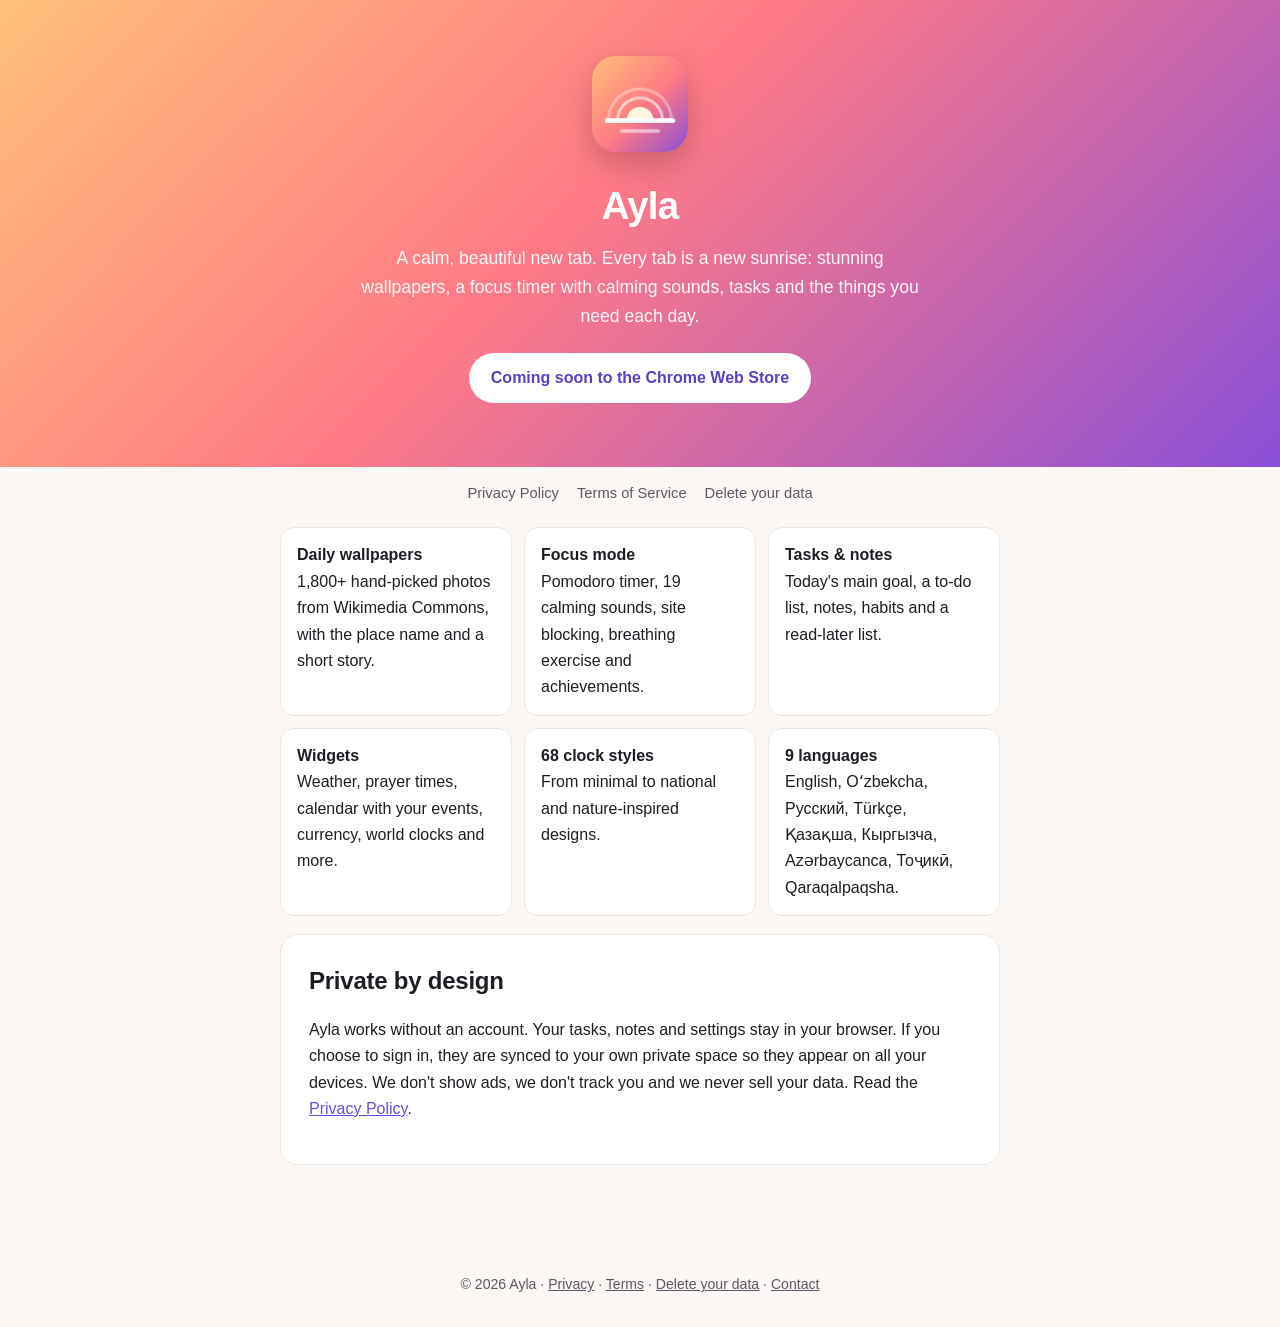
==== index.html @ 520ce528 "Ayla sayti: bosh sahifa, maxfiylik siyosati, shartlar, ma'lumotni o'chirish Co-Authored-By: Claude O" ====
<!doctype html>
<html lang="en">
<head>
  <meta charset="utf-8">
  <meta name="viewport" content="width=device-width, initial-scale=1">
  <title>Ayla — New Tab: Focus, Wallpapers & Prayer Times</title>
  <meta name="description" content="Ayla is a beautiful new tab for Chrome: daily wallpapers, a focus timer with calming sounds, tasks, weather, prayer times, calendar and quotes.">
  <link rel="icon" href="logo.png">
  <link rel="stylesheet" href="style.css">
</head>
<body>
  <header class="hero">
    <img src="logo.png" alt="Ayla logo">
    <h1>Ayla</h1>
    <p>A calm, beautiful new tab. Every tab is a new sunrise: stunning wallpapers, a focus timer with calming sounds, tasks and the things you need each day.</p>
    <a class="cta" href="#features">Coming soon to the Chrome Web Store</a>
  </header>
  <nav class="top">
    <a href="privacy.html">Privacy Policy</a>
    <a href="terms.html">Terms of Service</a>
    <a href="delete-data.html">Delete your data</a>
  </nav>
  <main>
    <section id="features">
      <ul class="features">
        <li><b>Daily wallpapers</b>1,800+ hand-picked photos from Wikimedia Commons, with the place name and a short story.</li>
        <li><b>Focus mode</b>Pomodoro timer, 19 calming sounds, site blocking, breathing exercise and achievements.</li>
        <li><b>Tasks & notes</b>Today's main goal, a to-do list, notes, habits and a read-later list.</li>
        <li><b>Widgets</b>Weather, prayer times, calendar with your events, currency, world clocks and more.</li>
        <li><b>68 clock styles</b>From minimal to national and nature-inspired designs.</li>
        <li><b>9 languages</b>English, Oʻzbekcha, Русский, Türkçe, Қазақша, Кыргызча, Azərbaycanca, Тоҷикӣ, Qaraqalpaqsha.</li>
      </ul>
    </section>
    <section class="card">
      <h2>Private by design</h2>
      <p>Ayla works without an account. Your tasks, notes and settings stay in your browser. If you choose to sign in, they are synced to your own private space so they appear on all your devices. We don't show ads, we don't track you and we never sell your data. Read the <a href="privacy.html">Privacy Policy</a>.</p>
    </section>
  </main>
  <footer>© 2026 Ayla · <a href="privacy.html">Privacy</a> · <a href="terms.html">Terms</a> · <a href="delete-data.html">Delete your data</a> · <a href="https://github.com/Ibrohim-Qobilov/ayla-site/issues">Contact</a></footer>
</body>
</html>
---- style.css ----
:root {
  --bg: #faf7f5;
  --fg: #1f1d24;
  --dim: #5d5866;
  --card: #ffffff;
  --line: #ece6e2;
  --accent: #c55fa8;
  --accent-2: #6b4ddb;
}
@media (prefers-color-scheme: dark) {
  :root { --bg: #16151b; --fg: #f3f1f6; --dim: #aaa4b4; --card: #1f1e26; --line: #2e2c36; --accent: #ff8fc8; --accent-2: #a995ff; }
}
* { box-sizing: border-box; }
html { scroll-behavior: smooth; }
body {
  margin: 0; background: var(--bg); color: var(--fg);
  font: 16px/1.65 -apple-system, BlinkMacSystemFont, "Segoe UI", Inter, Roboto, "Helvetica Neue", Arial, sans-serif;
}
a { color: var(--accent-2); }
.hero {
  padding: 56px 20px 64px; text-align: center; color: #fff;
  background: linear-gradient(135deg, #ffc07a 0%, #ff7a86 45%, #8a4fd8 100%);
}
.hero img { width: 96px; height: 96px; border-radius: 24px; box-shadow: 0 12px 30px rgba(0, 0, 0, 0.2); }
.hero h1 { margin: 14px 0 6px; font-size: 2.4rem; letter-spacing: -0.02em; }
.hero p { max-width: 560px; margin: 0 auto; font-size: 1.1rem; opacity: 0.95; }
.hero .cta { display: inline-block; margin-top: 22px; padding: 12px 22px; border-radius: 999px; background: #fff; color: #5b3fc4; font-weight: 700; text-decoration: none; }
nav.top { display: flex; justify-content: center; gap: 18px; padding: 14px; font-size: 0.92rem; }
nav.top a { color: var(--dim); text-decoration: none; }
nav.top a:hover { color: var(--fg); }
main { max-width: 760px; margin: 0 auto; padding: 8px 20px 60px; }
.card { margin: 18px 0; padding: 26px 28px; border-radius: 18px; background: var(--card); border: 1px solid var(--line); }
h2 { margin: 0 0 8px; font-size: 1.5rem; letter-spacing: -0.01em; }
h3 { margin: 26px 0 6px; font-size: 1.1rem; }
.meta { margin: 0 0 18px; color: var(--dim); font-size: 0.9rem; }
ul { padding-left: 22px; }
li { margin: 4px 0; }
table { width: 100%; border-collapse: collapse; font-size: 0.92rem; }
th, td { padding: 8px 10px; border-bottom: 1px solid var(--line); text-align: left; vertical-align: top; }
.features { display: grid; grid-template-columns: repeat(auto-fit, minmax(200px, 1fr)); gap: 12px; margin: 0; padding: 0; list-style: none; }
.features li { margin: 0; padding: 14px 16px; border-radius: 14px; background: var(--card); border: 1px solid var(--line); }
.features b { display: block; }
.lang { margin-top: 36px; padding-top: 22px; border-top: 2px dashed var(--line); }
footer { padding: 30px 20px; text-align: center; color: var(--dim); font-size: 0.88rem; }
footer a { color: var(--dim); }
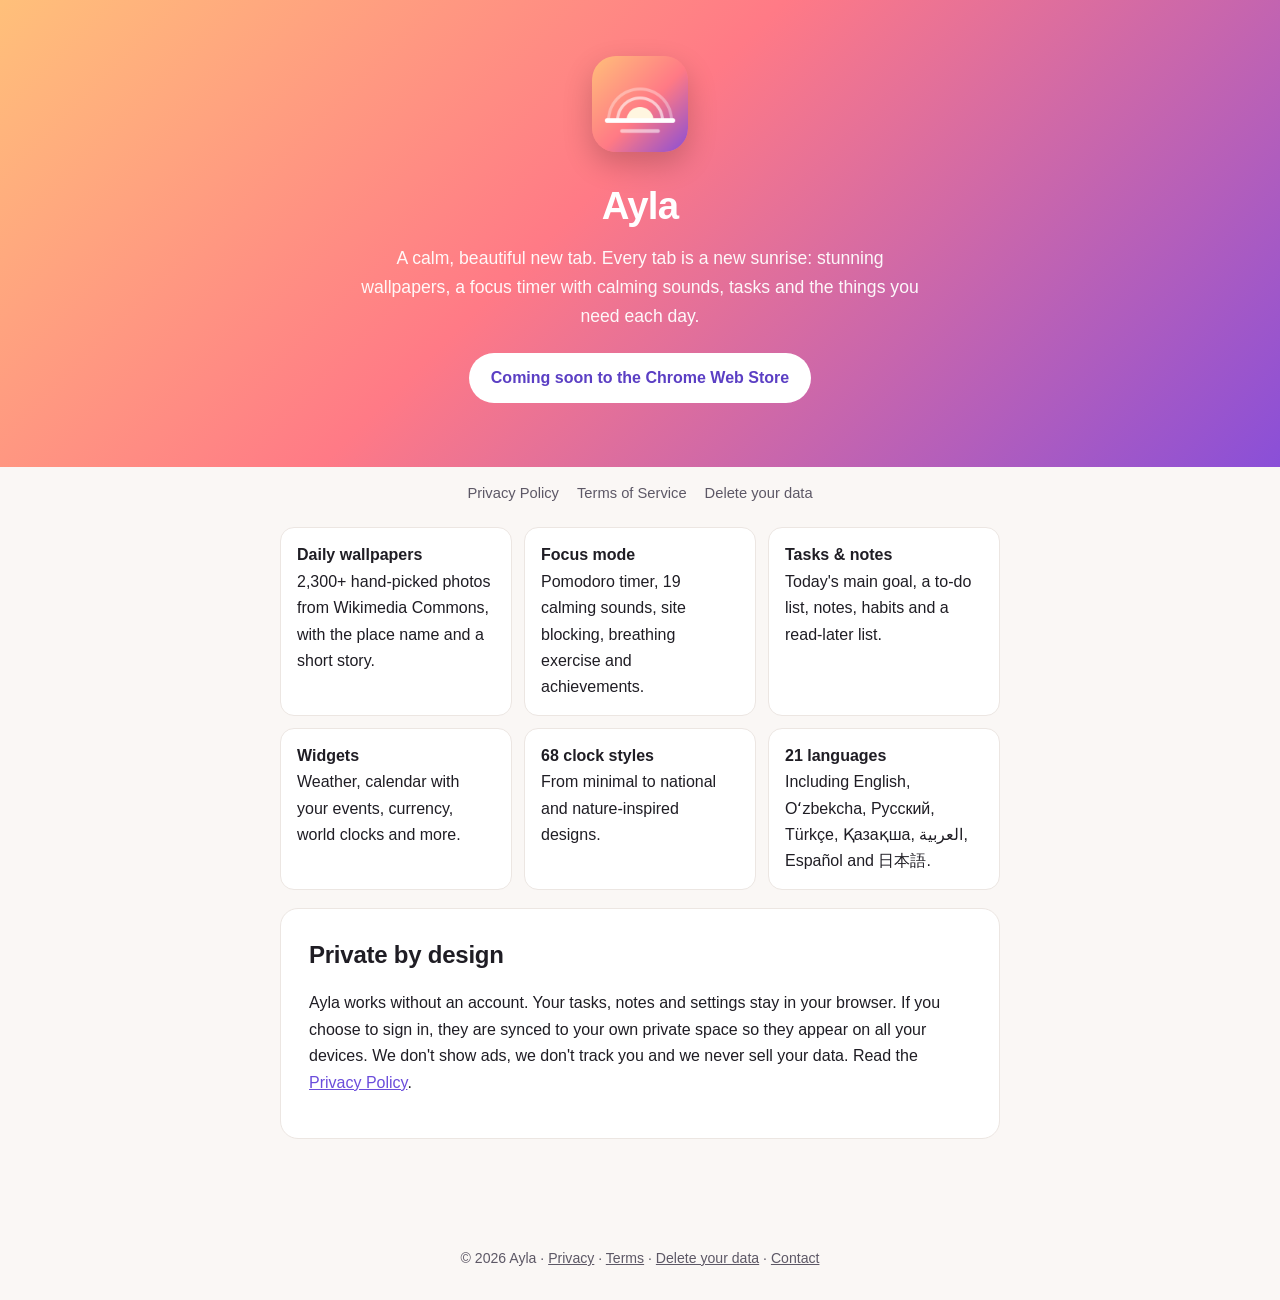
==== commit 3952c0ce: "Maxfiylik va shartlar yangilandi, bye.html dan bot kaliti olib tashlandi - privacy.html: Trello, Tod" ====
--- a/index.html
+++ b/index.html
@@ -3,8 +3,8 @@
 <head>
   <meta charset="utf-8">
   <meta name="viewport" content="width=device-width, initial-scale=1">
-  <title>Ayla — New Tab: Focus, Wallpapers & Prayer Times</title>
-  <meta name="description" content="Ayla is a beautiful new tab for Chrome: daily wallpapers, a focus timer with calming sounds, tasks, weather, prayer times, calendar and quotes.">
+  <title>Ayla — New Tab: Focus, Wallpapers & Tasks</title>
+  <meta name="description" content="Ayla is a beautiful new tab for Chrome: daily wallpapers, a focus timer with calming sounds, tasks, weather, calendar and quotes.">
   <link rel="icon" href="logo.png">
   <link rel="stylesheet" href="style.css">
 </head>
@@ -23,12 +23,12 @@
   <main>
     <section id="features">
       <ul class="features">
-        <li><b>Daily wallpapers</b>1,800+ hand-picked photos from Wikimedia Commons, with the place name and a short story.</li>
+        <li><b>Daily wallpapers</b>2,300+ hand-picked photos from Wikimedia Commons, with the place name and a short story.</li>
         <li><b>Focus mode</b>Pomodoro timer, 19 calming sounds, site blocking, breathing exercise and achievements.</li>
         <li><b>Tasks & notes</b>Today's main goal, a to-do list, notes, habits and a read-later list.</li>
-        <li><b>Widgets</b>Weather, prayer times, calendar with your events, currency, world clocks and more.</li>
+        <li><b>Widgets</b>Weather, calendar with your events, currency, world clocks and more.</li>
         <li><b>68 clock styles</b>From minimal to national and nature-inspired designs.</li>
-        <li><b>9 languages</b>English, Oʻzbekcha, Русский, Türkçe, Қазақша, Кыргызча, Azərbaycanca, Тоҷикӣ, Qaraqalpaqsha.</li>
+        <li><b>21 languages</b>Including English, Oʻzbekcha, Русский, Türkçe, Қазақша, العربية, Español and 日本語.</li>
       </ul>
     </section>
     <section class="card">
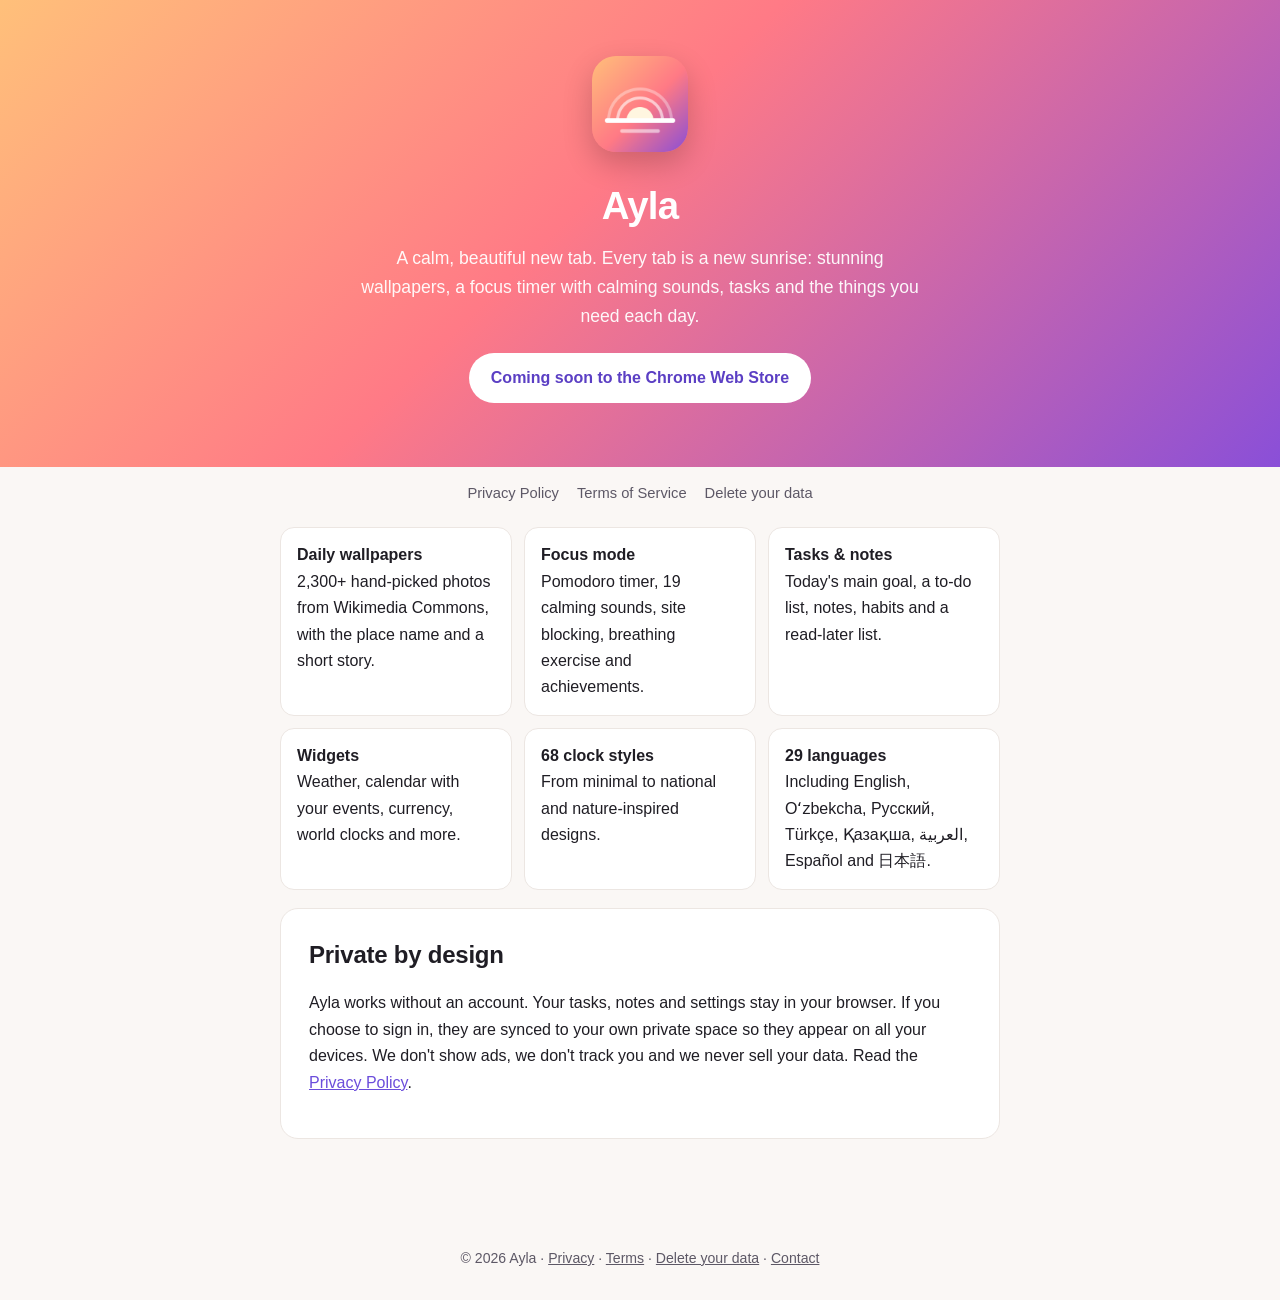
==== commit ac255b42: "Maxfiylik va shartlar: Ayla 5.0 — Birga fokus, Shorts va Reels, yangi integratsiyalar privacy.html: " ====
--- a/index.html
+++ b/index.html
@@ -28,7 +28,7 @@
         <li><b>Tasks & notes</b>Today's main goal, a to-do list, notes, habits and a read-later list.</li>
         <li><b>Widgets</b>Weather, calendar with your events, currency, world clocks and more.</li>
         <li><b>68 clock styles</b>From minimal to national and nature-inspired designs.</li>
-        <li><b>21 languages</b>Including English, Oʻzbekcha, Русский, Türkçe, Қазақша, العربية, Español and 日本語.</li>
+        <li><b>29 languages</b>Including English, Oʻzbekcha, Русский, Türkçe, Қазақша, العربية, Español and 日本語.</li>
       </ul>
     </section>
     <section class="card">
